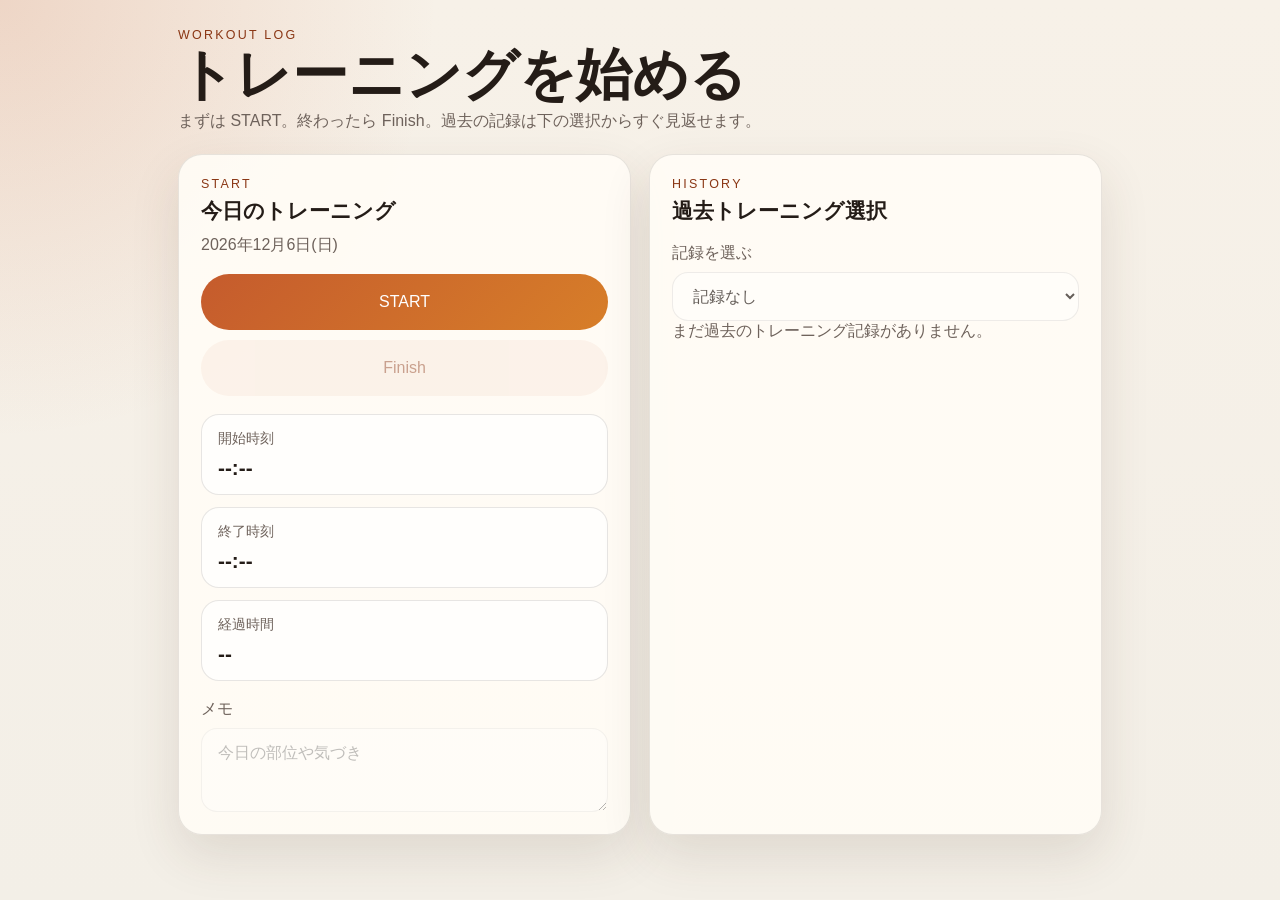
==== index.html @ 25a295da "Add simple exercise logging after start" ====
<!DOCTYPE html>
<html lang="ja">
  <head>
    <meta charset="UTF-8" />
    <meta name="viewport" content="width=device-width, initial-scale=1.0" />
    <title>Workout Log</title>
    <meta name="theme-color" content="#c55b2d" />
    <meta name="apple-mobile-web-app-capable" content="yes" />
    <meta name="apple-mobile-web-app-status-bar-style" content="default" />
    <meta name="apple-mobile-web-app-title" content="Workout Log" />
    <meta name="mobile-web-app-capable" content="yes" />
    <link rel="manifest" href="./manifest.webmanifest" />
    <link rel="icon" href="./icon.svg" type="image/svg+xml" />
    <link rel="apple-touch-icon" href="./icon.svg" />
    <link rel="stylesheet" href="./styles.css" />
  </head>
  <body>
    <div class="app-shell">
      <header class="hero">
        <p class="eyebrow">Workout Log</p>
        <h1>トレーニングを始める</h1>
        <p class="hero-copy">まずは START。終わったら Finish。過去の記録は下の選択からすぐ見返せます。</p>
      </header>

      <main class="layout">
        <section class="panel start-panel">
          <p class="section-label">Start</p>
          <h2>今日のトレーニング</h2>
          <p id="today-label" class="today-label"></p>
          <button id="start-button" class="primary-button" type="button">START</button>
          <button id="finish-button" class="secondary-button" type="button" disabled>Finish</button>

          <div class="session-card">
            <div>
              <span>開始時刻</span>
              <strong id="start-time">--:--</strong>
            </div>
            <div>
              <span>終了時刻</span>
              <strong id="finish-time">--:--</strong>
            </div>
            <div>
              <span>経過時間</span>
              <strong id="duration-time">--</strong>
            </div>
          </div>

          <label class="field">
            <span>メモ</span>
            <textarea id="session-note" rows="3" placeholder="今日の部位や気づき"></textarea>
          </label>

          <div id="exercise-panel" class="exercise-panel hidden">
            <div class="exercise-header">
              <span class="section-label">Exercises</span>
              <button id="add-exercise" class="mini-button" type="button">種目を追加</button>
            </div>
            <div id="exercise-list" class="exercise-list"></div>
          </div>
        </section>

        <section class="panel history-panel">
          <p class="section-label">History</p>
          <h2>過去トレーニング選択</h2>
          <label class="field">
            <span>記録を選ぶ</span>
            <select id="history-select"></select>
          </label>
          <div id="history-empty" class="empty-state">まだ過去のトレーニング記録がありません。</div>
          <div id="history-detail" class="history-detail hidden"></div>
        </section>
      </main>
    </div>

    <template id="exercise-template">
      <div class="exercise-item">
        <div class="exercise-item-header">
          <input class="exercise-name" type="text" placeholder="種目名 例: ベンチプレス" />
          <button class="remove-exercise" type="button">削除</button>
        </div>
        <div class="set-list"></div>
        <button class="mini-button add-set" type="button">セット追加</button>
      </div>
    </template>

    <template id="set-template">
      <div class="set-row">
        <input class="set-weight" type="number" min="0" step="0.5" placeholder="kg" />
        <input class="set-reps" type="number" min="1" step="1" placeholder="回数" />
        <button class="remove-set" type="button">×</button>
      </div>
    </template>

    <script src="./app.js"></script>
  </body>
</html>
---- styles.css ----
:root {
  --bg: #f3efe7;
  --panel: rgba(255, 252, 246, 0.92);
  --line: rgba(61, 52, 45, 0.12);
  --text: #241c17;
  --muted: #6e625b;
  --accent: #c55b2d;
  --accent-dark: #8a3614;
  --shadow: 0 20px 50px rgba(70, 48, 31, 0.12);
  --radius: 24px;
}

* {
  box-sizing: border-box;
}

body {
  margin: 0;
  min-height: 100vh;
  font-family: "Avenir Next", "Hiragino Sans", sans-serif;
  color: var(--text);
  background:
    radial-gradient(circle at top left, rgba(197, 91, 45, 0.18), transparent 28%),
    linear-gradient(180deg, #f7f1e8 0%, var(--bg) 100%);
}

button,
textarea,
select,
input {
  font: inherit;
}

.app-shell {
  max-width: 980px;
  margin: 0 auto;
  padding: 28px;
}

.hero {
  margin-bottom: 22px;
}

.eyebrow,
.section-label {
  margin: 0 0 6px;
  font-size: 0.78rem;
  letter-spacing: 0.18em;
  text-transform: uppercase;
  color: var(--accent-dark);
}

h1,
h2,
p {
  margin: 0;
}

h1 {
  font-size: clamp(2rem, 5vw, 3.5rem);
  line-height: 0.95;
}

h2 {
  font-size: 1.3rem;
}

.hero-copy,
.today-label,
.field span,
.empty-state,
.detail-note-block span {
  color: var(--muted);
}

.hero-copy,
.today-label {
  margin-top: 10px;
}

.layout {
  display: grid;
  grid-template-columns: 1fr 1fr;
  gap: 18px;
}

.panel {
  padding: 22px;
  border-radius: var(--radius);
  background: var(--panel);
  border: 1px solid var(--line);
  box-shadow: var(--shadow);
}

.primary-button,
.secondary-button {
  width: 100%;
  min-height: 56px;
  border: 0;
  border-radius: 999px;
  cursor: pointer;
}

.primary-button {
  margin-top: 18px;
  color: white;
  background: linear-gradient(135deg, var(--accent) 0%, #d77e29 100%);
}

.secondary-button {
  margin-top: 10px;
  color: var(--accent-dark);
  background: rgba(197, 91, 45, 0.12);
}

.secondary-button:disabled,
.primary-button:disabled,
textarea:disabled {
  opacity: 0.45;
  cursor: default;
}

.session-card,
.history-detail {
  margin-top: 18px;
  display: grid;
  gap: 12px;
}

.session-card > div,
.detail-row,
.detail-note-block {
  padding: 14px 16px;
  border-radius: 18px;
  background: rgba(255, 255, 255, 0.72);
  border: 1px solid var(--line);
}

.session-card span,
.detail-row span {
  display: block;
  color: var(--muted);
  font-size: 0.88rem;
}

.session-card strong,
.detail-row strong {
  display: block;
  margin-top: 8px;
  font-size: 1.3rem;
  font-variant-numeric: tabular-nums;
}

.field {
  display: grid;
  gap: 8px;
  margin-top: 18px;
}

textarea,
select,
input {
  width: 100%;
  border: 1px solid var(--line);
  border-radius: 16px;
  background: rgba(255, 255, 255, 0.72);
  padding: 14px 16px;
  color: var(--text);
}

textarea {
  resize: vertical;
}

.detail-note-block p {
  margin-top: 8px;
}

.exercise-panel {
  margin-top: 18px;
  padding-top: 18px;
  border-top: 1px solid var(--line);
}

.exercise-header,
.exercise-item-header,
.set-row {
  display: flex;
  gap: 8px;
  align-items: center;
}

.exercise-header {
  justify-content: space-between;
}

.exercise-list {
  display: grid;
  gap: 12px;
  margin-top: 12px;
}

.exercise-item {
  padding: 14px;
  border-radius: 18px;
  background: rgba(255, 255, 255, 0.6);
  border: 1px solid var(--line);
}

.set-list {
  display: grid;
  gap: 8px;
  margin-top: 10px;
}

.mini-button,
.remove-exercise,
.remove-set {
  border: 0;
  border-radius: 999px;
  background: rgba(197, 91, 45, 0.12);
  color: var(--accent-dark);
  padding: 8px 12px;
  cursor: pointer;
}

.remove-exercise,
.remove-set {
  white-space: nowrap;
}

.hidden {
  display: none;
}

@media (max-width: 760px) {
  .app-shell {
    padding: 18px;
  }

  .layout {
    grid-template-columns: 1fr;
  }

  .exercise-header,
  .exercise-item-header,
  .set-row {
    flex-direction: column;
    align-items: stretch;
  }
}
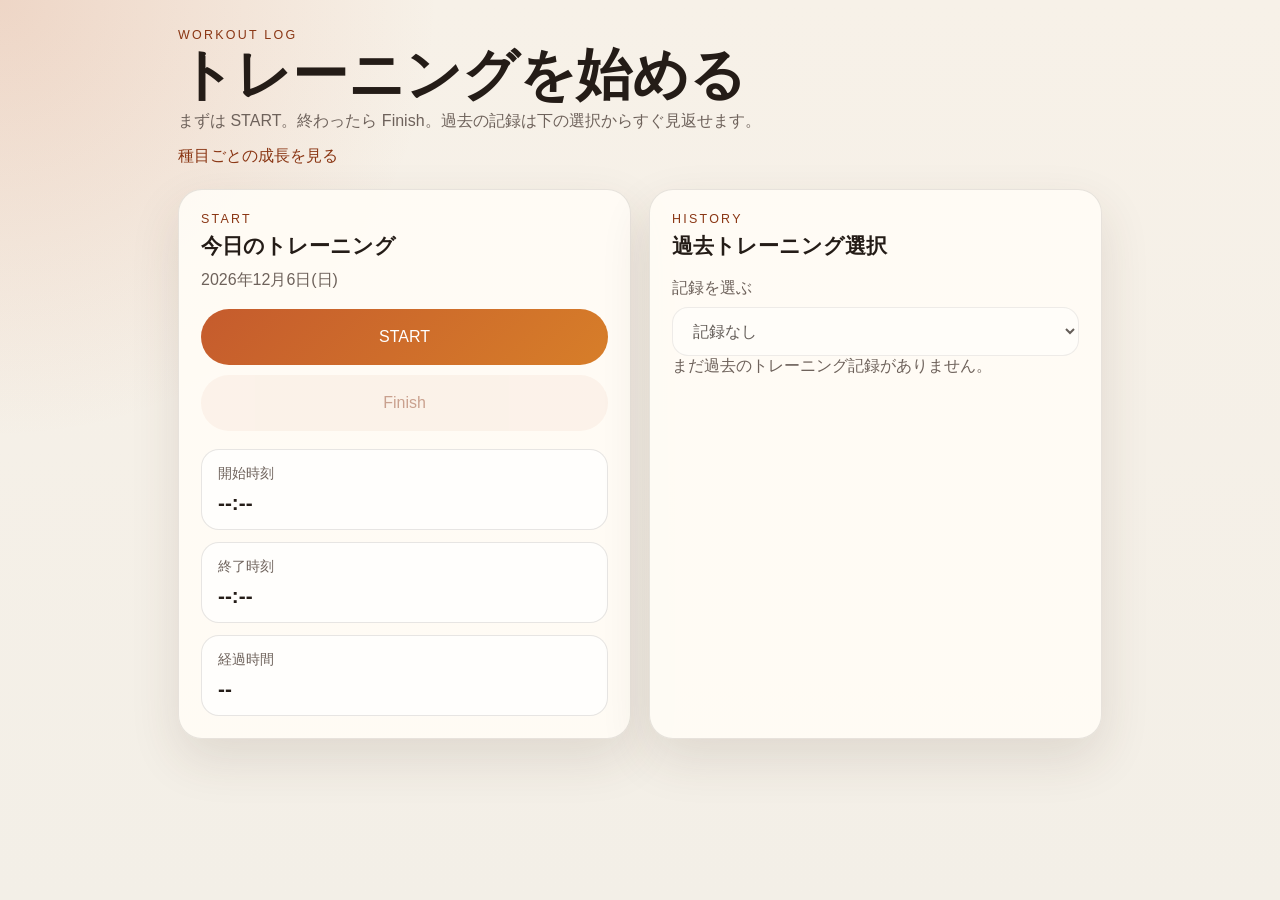
==== commit 429e4d18: "Add deletion and exercise growth page" ====
--- a/index.html
+++ b/index.html
@@ -12,7 +12,7 @@
     <link rel="manifest" href="./manifest.webmanifest" />
     <link rel="icon" href="./icon.svg" type="image/svg+xml" />
     <link rel="apple-touch-icon" href="./icon.svg" />
-    <link rel="stylesheet" href="./styles.css" />
+    <link rel="stylesheet" href="./styles.css?v=5" />
   </head>
   <body>
     <div class="app-shell">
@@ -20,6 +20,7 @@
         <p class="eyebrow">Workout Log</p>
         <h1>トレーニングを始める</h1>
         <p class="hero-copy">まずは START。終わったら Finish。過去の記録は下の選択からすぐ見返せます。</p>
+        <a class="hero-link" href="./exercise.html">種目ごとの成長を見る</a>
       </header>
 
       <main class="layout">
@@ -44,11 +45,6 @@
               <strong id="duration-time">--</strong>
             </div>
           </div>
-
-          <label class="field">
-            <span>メモ</span>
-            <textarea id="session-note" rows="3" placeholder="今日の部位や気づき"></textarea>
-          </label>
 
           <div id="exercise-panel" class="exercise-panel hidden">
             <div class="exercise-header">
@@ -91,6 +87,6 @@
       </div>
     </template>
 
-    <script src="./app.js"></script>
+    <script src="./app.js?v=5"></script>
   </body>
 </html>
--- a/styles.css
+++ b/styles.css
@@ -25,7 +25,6 @@
 }
 
 button,
-textarea,
 select,
 input {
   font: inherit;
@@ -78,9 +77,22 @@
   margin-top: 10px;
 }
 
+.hero-link {
+  display: inline-flex;
+  margin-top: 14px;
+  color: var(--accent-dark);
+  text-decoration: none;
+}
+
 .layout {
   display: grid;
   grid-template-columns: 1fr 1fr;
+  gap: 18px;
+}
+
+.analysis-layout {
+  display: grid;
+  grid-template-columns: minmax(280px, 0.8fr) minmax(0, 1.2fr);
   gap: 18px;
 }
 
@@ -93,7 +105,8 @@
 }
 
 .primary-button,
-.secondary-button {
+.secondary-button,
+.danger-button {
   width: 100%;
   min-height: 56px;
   border: 0;
@@ -113,9 +126,14 @@
   background: rgba(197, 91, 45, 0.12);
 }
 
+.danger-button {
+  margin-top: 12px;
+  color: #8b1e1e;
+  background: rgba(139, 30, 30, 0.12);
+}
+
 .secondary-button:disabled,
-.primary-button:disabled,
-textarea:disabled {
+.primary-button:disabled {
   opacity: 0.45;
   cursor: default;
 }
@@ -157,7 +175,6 @@
   margin-top: 18px;
 }
 
-textarea,
 select,
 input {
   width: 100%;
@@ -166,10 +183,6 @@
   background: rgba(255, 255, 255, 0.72);
   padding: 14px 16px;
   color: var(--text);
-}
-
-textarea {
-  resize: vertical;
 }
 
 .detail-note-block p {
@@ -233,12 +246,22 @@
   display: none;
 }
 
+.chart-canvas {
+  width: 100%;
+  height: auto;
+  margin-top: 18px;
+  border-radius: 18px;
+  background: rgba(255, 255, 255, 0.72);
+  border: 1px solid var(--line);
+}
+
 @media (max-width: 760px) {
   .app-shell {
     padding: 18px;
   }
 
-  .layout {
+  .layout,
+  .analysis-layout {
     grid-template-columns: 1fr;
   }
 
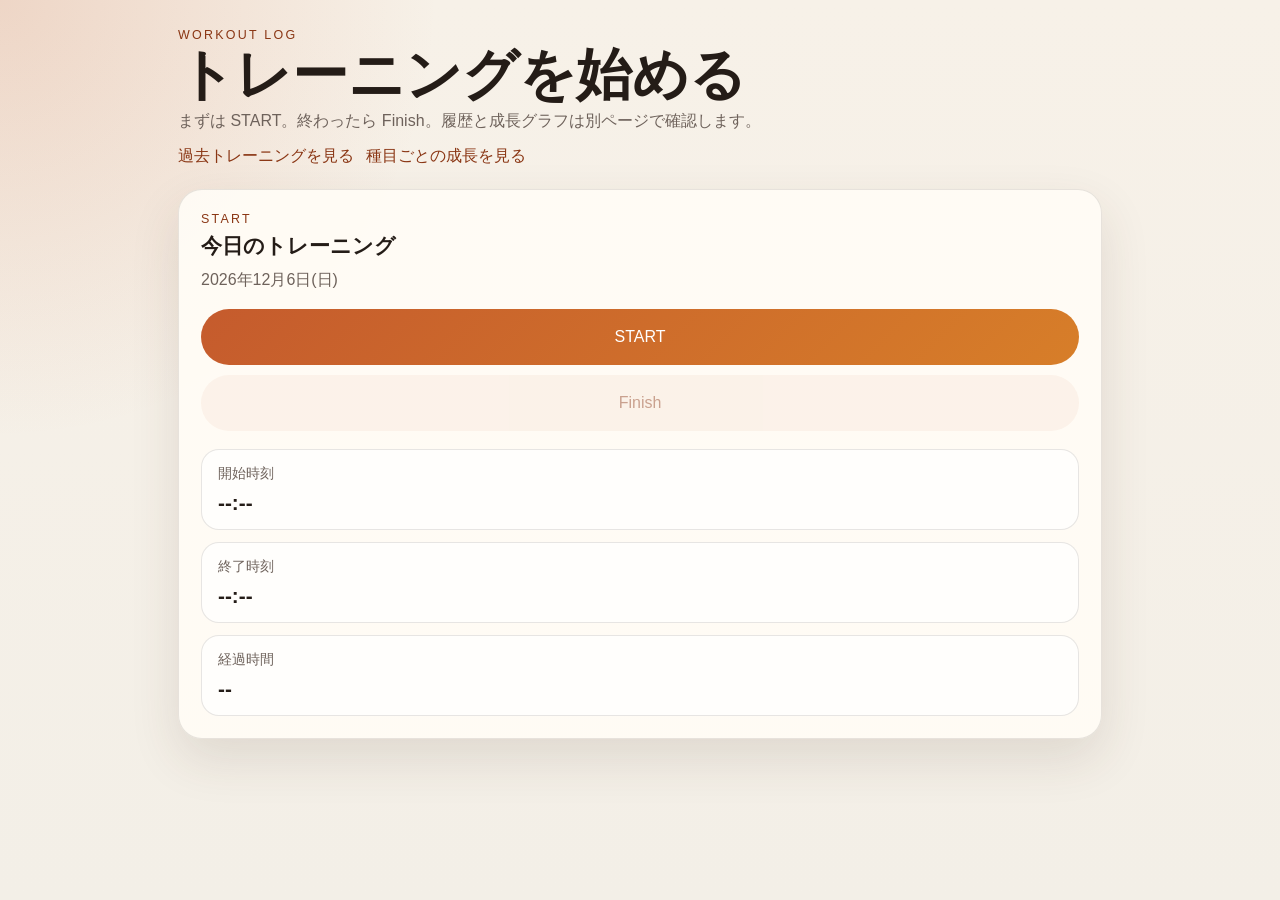
==== commit 13ae852f: "Move workout history to separate page" ====
--- a/index.html
+++ b/index.html
@@ -12,18 +12,21 @@
     <link rel="manifest" href="./manifest.webmanifest" />
     <link rel="icon" href="./icon.svg" type="image/svg+xml" />
     <link rel="apple-touch-icon" href="./icon.svg" />
-    <link rel="stylesheet" href="./styles.css?v=5" />
+    <link rel="stylesheet" href="./styles.css?v=8" />
   </head>
   <body>
     <div class="app-shell">
       <header class="hero">
         <p class="eyebrow">Workout Log</p>
         <h1>トレーニングを始める</h1>
-        <p class="hero-copy">まずは START。終わったら Finish。過去の記録は下の選択からすぐ見返せます。</p>
-        <a class="hero-link" href="./exercise.html">種目ごとの成長を見る</a>
+        <p class="hero-copy">まずは START。終わったら Finish。履歴と成長グラフは別ページで確認します。</p>
+        <div class="hero-links">
+          <a class="hero-link" href="./history.html">過去トレーニングを見る</a>
+          <a class="hero-link" href="./exercise.html">種目ごとの成長を見る</a>
+        </div>
       </header>
 
-      <main class="layout">
+      <main class="single-layout">
         <section class="panel start-panel">
           <p class="section-label">Start</p>
           <h2>今日のトレーニング</h2>
@@ -46,24 +49,25 @@
             </div>
           </div>
 
+          <label class="field hidden" id="bodyweight-field">
+            <span>体重(kg)</span>
+            <input id="bodyweight-input" type="number" min="0" step="0.1" placeholder="70.5" />
+          </label>
+
           <div id="exercise-panel" class="exercise-panel hidden">
             <div class="exercise-header">
               <span class="section-label">Exercises</span>
               <button id="add-exercise" class="mini-button" type="button">種目を追加</button>
             </div>
+            <div id="preset-list" class="preset-list">
+              <button class="preset-button" type="button" data-name="ベンチプレス">ベンチプレス</button>
+              <button class="preset-button" type="button" data-name="スクワット">スクワット</button>
+              <button class="preset-button" type="button" data-name="デッドリフト">デッドリフト</button>
+              <button class="preset-button" type="button" data-name="ショルダープレス">ショルダープレス</button>
+              <button class="preset-button" type="button" data-name="懸垂">懸垂</button>
+            </div>
             <div id="exercise-list" class="exercise-list"></div>
           </div>
-        </section>
-
-        <section class="panel history-panel">
-          <p class="section-label">History</p>
-          <h2>過去トレーニング選択</h2>
-          <label class="field">
-            <span>記録を選ぶ</span>
-            <select id="history-select"></select>
-          </label>
-          <div id="history-empty" class="empty-state">まだ過去のトレーニング記録がありません。</div>
-          <div id="history-detail" class="history-detail hidden"></div>
         </section>
       </main>
     </div>
@@ -71,22 +75,27 @@
     <template id="exercise-template">
       <div class="exercise-item">
         <div class="exercise-item-header">
-          <input class="exercise-name" type="text" placeholder="種目名 例: ベンチプレス" />
+          <input class="exercise-name" list="exercise-name-list" type="text" placeholder="種目名 例: ベンチプレス" />
           <button class="remove-exercise" type="button">削除</button>
         </div>
-        <div class="set-list"></div>
-        <button class="mini-button add-set" type="button">セット追加</button>
+        <div class="set-row simple-set-row">
+          <select class="set-weight"></select>
+          <select class="set-reps"></select>
+          <select class="set-count"></select>
+        </div>
       </div>
     </template>
 
-    <template id="set-template">
-      <div class="set-row">
-        <input class="set-weight" type="number" min="0" step="0.5" placeholder="kg" />
-        <input class="set-reps" type="number" min="1" step="1" placeholder="回数" />
-        <button class="remove-set" type="button">×</button>
-      </div>
-    </template>
+    <datalist id="exercise-name-list">
+      <option value="ベンチプレス"></option>
+      <option value="スクワット"></option>
+      <option value="デッドリフト"></option>
+      <option value="ショルダープレス"></option>
+      <option value="懸垂"></option>
+      <option value="ラットプルダウン"></option>
+      <option value="ダンベルプレス"></option>
+    </datalist>
 
-    <script src="./app.js?v=5"></script>
+    <script src="./app.js?v=8"></script>
   </body>
 </html>
--- a/styles.css
+++ b/styles.css
@@ -77,6 +77,12 @@
   margin-top: 10px;
 }
 
+.hero-links {
+  display: flex;
+  flex-wrap: wrap;
+  gap: 12px;
+}
+
 .hero-link {
   display: inline-flex;
   margin-top: 14px;
@@ -87,6 +93,12 @@
 .layout {
   display: grid;
   grid-template-columns: 1fr 1fr;
+  gap: 18px;
+}
+
+.single-layout {
+  display: grid;
+  grid-template-columns: minmax(0, 1fr);
   gap: 18px;
 }
 
@@ -213,6 +225,13 @@
   margin-top: 12px;
 }
 
+.preset-list {
+  display: flex;
+  flex-wrap: wrap;
+  gap: 8px;
+  margin-top: 12px;
+}
+
 .exercise-item {
   padding: 14px;
   border-radius: 18px;
@@ -220,13 +239,8 @@
   border: 1px solid var(--line);
 }
 
-.set-list {
-  display: grid;
-  gap: 8px;
-  margin-top: 10px;
-}
-
 .mini-button,
+.preset-button,
 .remove-exercise,
 .remove-set {
   border: 0;
@@ -242,6 +256,19 @@
   white-space: nowrap;
 }
 
+.compact-row {
+  font-size: 0.95rem;
+}
+
+.simple-set-row {
+  margin-top: 10px;
+}
+
+.simple-set-row input,
+.simple-set-row select {
+  flex: 1;
+}
+
 .hidden {
   display: none;
 }
@@ -261,6 +288,7 @@
   }
 
   .layout,
+  .single-layout,
   .analysis-layout {
     grid-template-columns: 1fr;
   }
